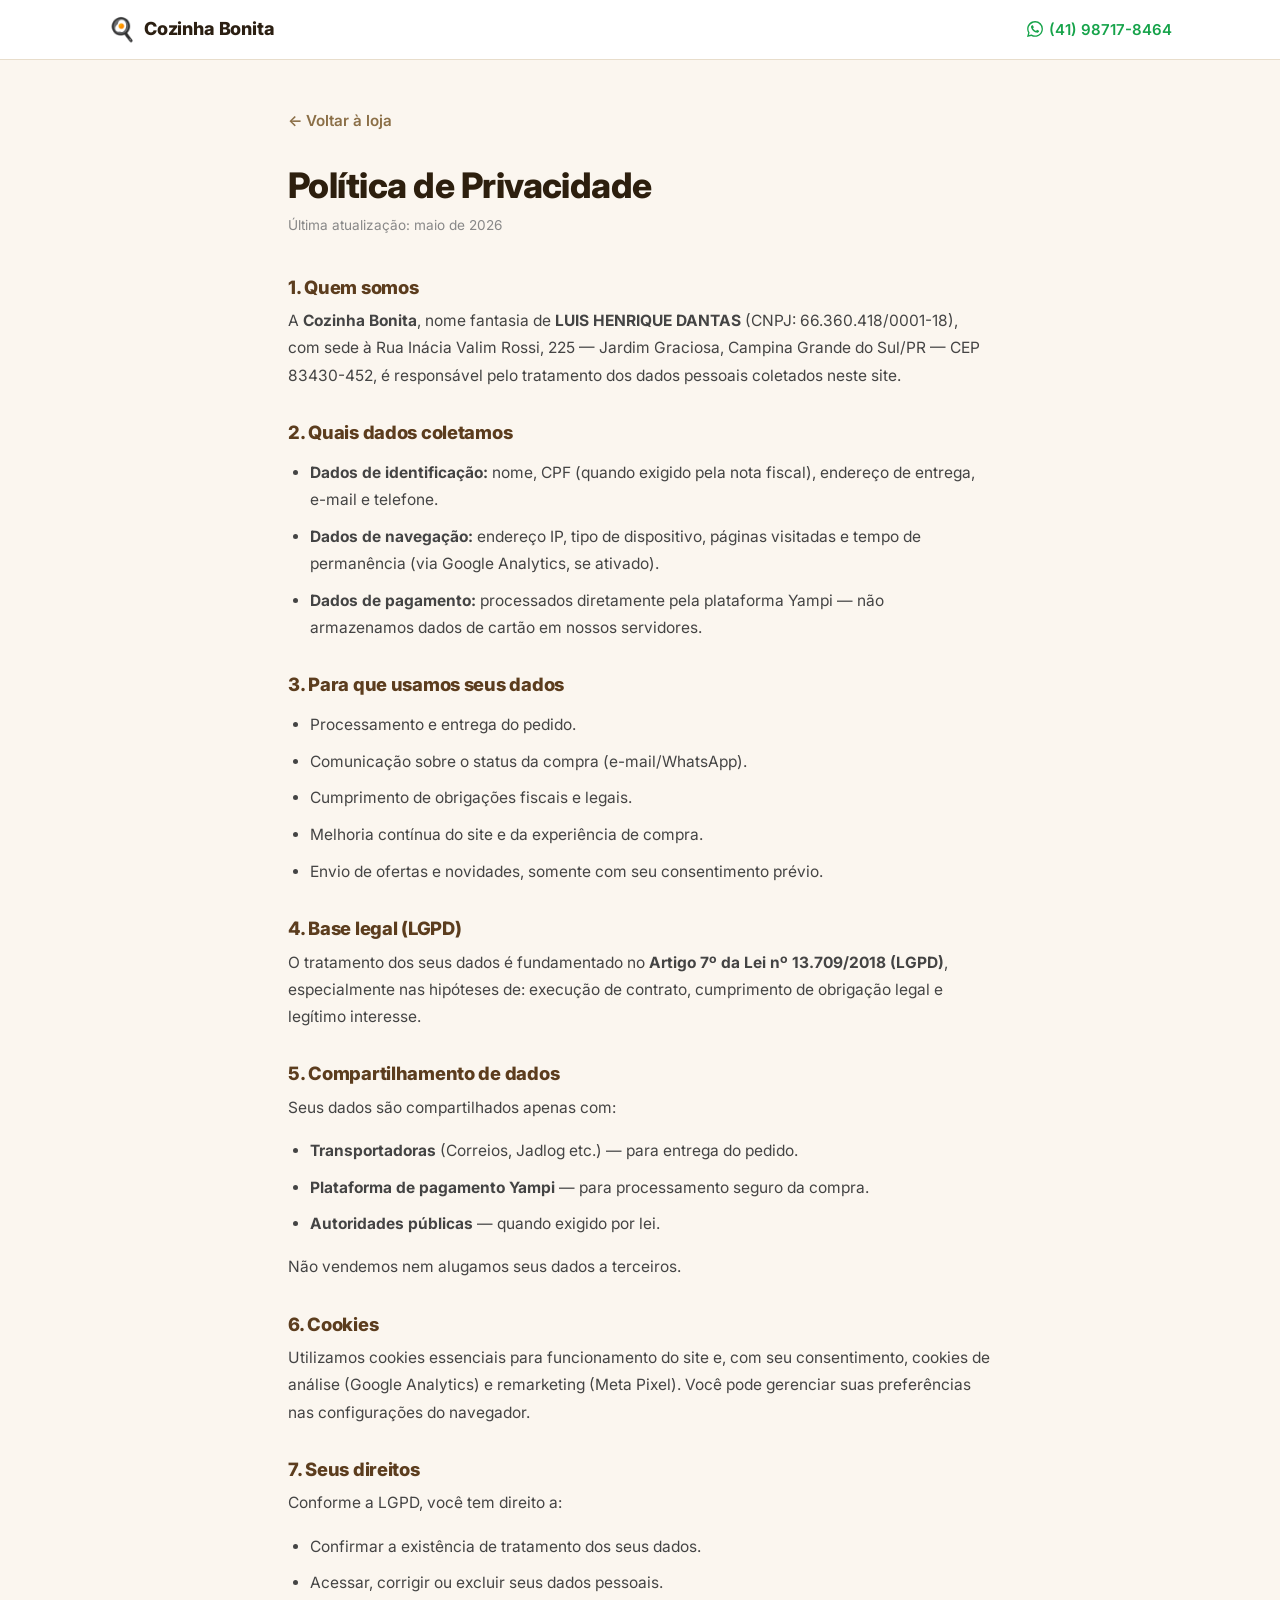
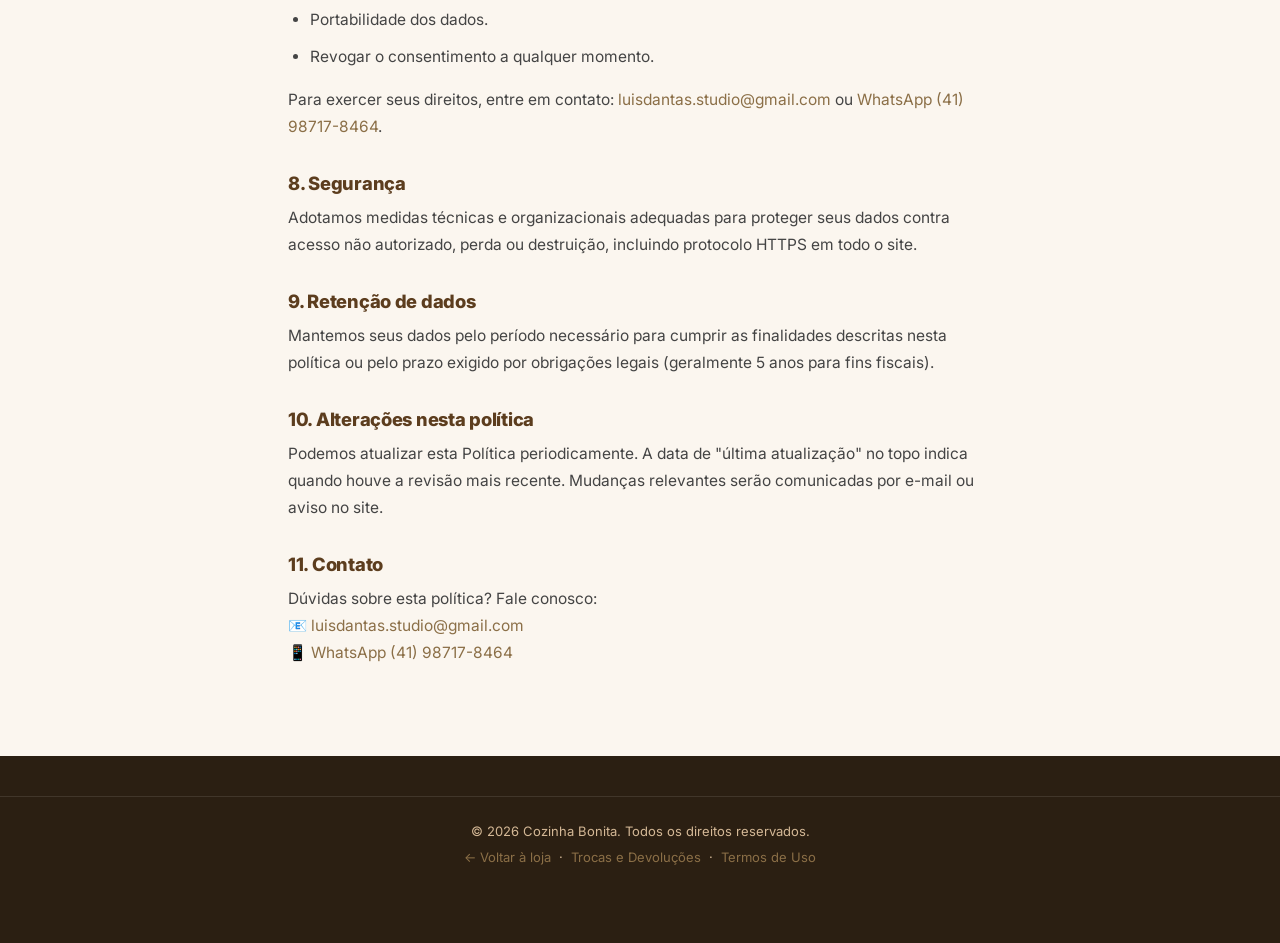
==== politica-de-privacidade.html @ 3485871c "chore: relaunch - remove Dia das Maes, add real business info + policy pages - §A: phone/WhatsApp/em" ====
<!DOCTYPE html>
<html lang="pt-BR">
<head>
  <meta charset="UTF-8" />
  <meta name="viewport" content="width=device-width, initial-scale=1.0, viewport-fit=cover" />
  <meta name="theme-color" content="#8B6F47" />
  <title>Política de Privacidade — Cozinha Bonita</title>
  <meta name="description" content="Política de Privacidade da Cozinha Bonita. Saiba como coletamos, usamos e protegemos seus dados pessoais." />
  <meta name="robots" content="noindex, follow" />
  <link rel="preconnect" href="https://fonts.googleapis.com" />
  <link rel="preconnect" href="https://fonts.gstatic.com" crossorigin />
  <link rel="icon" type="image/svg+xml" href="assets/icones/favicon.svg" />
  <link href="https://fonts.googleapis.com/css2?family=Inter:wght@400;500;600;700;800&display=swap" rel="stylesheet" />
  <link rel="stylesheet" href="css/style.css" />
  <style>
    .policy { padding: 3rem 0 5rem; }
    .policy__back { display: inline-flex; align-items: center; gap: .4rem; color: #8B6F47; font-weight: 600; text-decoration: none; margin-bottom: 2rem; font-size: .95rem; }
    .policy__back:hover { text-decoration: underline; }
    .policy h1 { font-size: clamp(1.6rem, 4vw, 2.2rem); color: #2D1F0E; margin-bottom: .5rem; }
    .policy__date { color: #888; font-size: .85rem; margin-bottom: 2.5rem; display: block; }
    .policy h2 { font-size: 1.15rem; color: #5C3D1E; margin: 2rem 0 .6rem; }
    .policy p, .policy li { line-height: 1.75; color: #444; font-size: .97rem; margin-bottom: .6rem; }
    .policy ul { padding-left: 1.4rem; margin-bottom: 1rem; }
    .policy a { color: #8B6F47; }
  </style>
</head>
<body>
  <header class="header" role="banner">
    <div class="container header__inner">
      <a class="header__brand" href="/" aria-label="Cozinha Bonita — página inicial">
        <span class="header__emoji" aria-hidden="true">🍳</span>
        <span class="header__name">Cozinha Bonita</span>
      </a>
      <div class="header__info">
        <a href="https://wa.me/5541987178464?text=Ol%C3%A1%2C%20vim%20do%20site%2C%20quero%20saber%20mais%20sobre%20o%20jogo%20de%20panelas"
           class="header__whats" target="_blank" rel="noopener" aria-label="Chamar no WhatsApp">
          <svg viewBox="0 0 24 24" width="16" height="16" aria-hidden="true" fill="currentColor"><path d="M20.52 3.48A11.78 11.78 0 0 0 12.05 0C5.5 0 .2 5.3.2 11.85c0 2.09.55 4.13 1.59 5.93L0 24l6.4-1.68a11.84 11.84 0 0 0 5.65 1.44h.01c6.55 0 11.85-5.3 11.85-11.85a11.78 11.78 0 0 0-3.39-8.43zm-8.47 18.22h-.01a9.83 9.83 0 0 1-5.01-1.37l-.36-.21-3.8 1 1.02-3.7-.24-.38a9.83 9.83 0 1 1 18.27-5.19c0 5.44-4.43 9.85-9.87 9.85zm5.4-7.37c-.3-.15-1.76-.87-2.03-.97-.27-.1-.47-.15-.67.15-.2.3-.77.97-.94 1.17-.17.2-.35.22-.65.07-.3-.15-1.25-.46-2.38-1.47-.88-.78-1.47-1.75-1.64-2.05-.17-.3-.02-.46.13-.61.13-.13.3-.35.45-.52.15-.17.2-.3.3-.5.1-.2.05-.37-.02-.52-.07-.15-.67-1.62-.92-2.22-.24-.58-.49-.5-.67-.51l-.57-.01c-.2 0-.52.07-.79.37-.27.3-1.04 1.01-1.04 2.47 0 1.46 1.07 2.87 1.22 3.07.15.2 2.1 3.21 5.09 4.5.71.3 1.27.48 1.7.62.71.22 1.36.2 1.87.12.57-.08 1.76-.72 2.01-1.41.25-.7.25-1.29.17-1.41-.07-.12-.27-.2-.57-.35z"/></svg>
          <span class="header__whats-text">(41) 98717-8464</span>
        </a>
      </div>
    </div>
  </header>

  <main>
    <section class="policy">
      <div class="container" style="max-width:760px">
        <a class="policy__back" href="/">← Voltar à loja</a>
        <h1>Política de Privacidade</h1>
        <span class="policy__date">Última atualização: maio de 2026</span>

        <h2>1. Quem somos</h2>
        <p>A <strong>Cozinha Bonita</strong>, nome fantasia de <strong>LUIS HENRIQUE DANTAS</strong> (CNPJ: 66.360.418/0001-18), com sede à Rua Inácia Valim Rossi, 225 — Jardim Graciosa, Campina Grande do Sul/PR — CEP 83430-452, é responsável pelo tratamento dos dados pessoais coletados neste site.</p>

        <h2>2. Quais dados coletamos</h2>
        <ul>
          <li><strong>Dados de identificação:</strong> nome, CPF (quando exigido pela nota fiscal), endereço de entrega, e-mail e telefone.</li>
          <li><strong>Dados de navegação:</strong> endereço IP, tipo de dispositivo, páginas visitadas e tempo de permanência (via Google Analytics, se ativado).</li>
          <li><strong>Dados de pagamento:</strong> processados diretamente pela plataforma Yampi — não armazenamos dados de cartão em nossos servidores.</li>
        </ul>

        <h2>3. Para que usamos seus dados</h2>
        <ul>
          <li>Processamento e entrega do pedido.</li>
          <li>Comunicação sobre o status da compra (e-mail/WhatsApp).</li>
          <li>Cumprimento de obrigações fiscais e legais.</li>
          <li>Melhoria contínua do site e da experiência de compra.</li>
          <li>Envio de ofertas e novidades, somente com seu consentimento prévio.</li>
        </ul>

        <h2>4. Base legal (LGPD)</h2>
        <p>O tratamento dos seus dados é fundamentado no <strong>Artigo 7º da Lei nº 13.709/2018 (LGPD)</strong>, especialmente nas hipóteses de: execução de contrato, cumprimento de obrigação legal e legítimo interesse.</p>

        <h2>5. Compartilhamento de dados</h2>
        <p>Seus dados são compartilhados apenas com:</p>
        <ul>
          <li><strong>Transportadoras</strong> (Correios, Jadlog etc.) — para entrega do pedido.</li>
          <li><strong>Plataforma de pagamento Yampi</strong> — para processamento seguro da compra.</li>
          <li><strong>Autoridades públicas</strong> — quando exigido por lei.</li>
        </ul>
        <p>Não vendemos nem alugamos seus dados a terceiros.</p>

        <h2>6. Cookies</h2>
        <p>Utilizamos cookies essenciais para funcionamento do site e, com seu consentimento, cookies de análise (Google Analytics) e remarketing (Meta Pixel). Você pode gerenciar suas preferências nas configurações do navegador.</p>

        <h2>7. Seus direitos</h2>
        <p>Conforme a LGPD, você tem direito a:</p>
        <ul>
          <li>Confirmar a existência de tratamento dos seus dados.</li>
          <li>Acessar, corrigir ou excluir seus dados pessoais.</li>
          <li>Portabilidade dos dados.</li>
          <li>Revogar o consentimento a qualquer momento.</li>
        </ul>
        <p>Para exercer seus direitos, entre em contato: <a href="mailto:luisdantas.studio@gmail.com">luisdantas.studio@gmail.com</a> ou <a href="https://wa.me/5541987178464">WhatsApp (41) 98717-8464</a>.</p>

        <h2>8. Segurança</h2>
        <p>Adotamos medidas técnicas e organizacionais adequadas para proteger seus dados contra acesso não autorizado, perda ou destruição, incluindo protocolo HTTPS em todo o site.</p>

        <h2>9. Retenção de dados</h2>
        <p>Mantemos seus dados pelo período necessário para cumprir as finalidades descritas nesta política ou pelo prazo exigido por obrigações legais (geralmente 5 anos para fins fiscais).</p>

        <h2>10. Alterações nesta política</h2>
        <p>Podemos atualizar esta Política periodicamente. A data de "última atualização" no topo indica quando houve a revisão mais recente. Mudanças relevantes serão comunicadas por e-mail ou aviso no site.</p>

        <h2>11. Contato</h2>
        <p>Dúvidas sobre esta política? Fale conosco:<br />
          📧 <a href="mailto:luisdantas.studio@gmail.com">luisdantas.studio@gmail.com</a><br />
          📱 <a href="https://wa.me/5541987178464">WhatsApp (41) 98717-8464</a>
        </p>
      </div>
    </section>
  </main>

  <footer class="footer" role="contentinfo">
    <div class="footer__bottom" style="text-align:center;padding:1.5rem 1rem">
      <p>© 2026 Cozinha Bonita. Todos os direitos reservados.</p>
      <p style="margin-top:.4rem"><a href="/" style="color:#8B6F47">← Voltar à loja</a> &nbsp;·&nbsp; <a href="/politica-de-trocas.html" style="color:#8B6F47">Trocas e Devoluções</a> &nbsp;·&nbsp; <a href="/termos-de-uso.html" style="color:#8B6F47">Termos de Uso</a></p>
    </div>
  </footer>
</body>
</html>
---- css/style.css ----
/* ============================================================
   Cozinha Bonita — OPP Jogo de Panelas Dia das Mães 2026
   Mobile-first · Paleta cappuccino · CTAs em laranja/vermelho
============================================================ */

/* ---------- Tokens ---------- */
:root {
  --cream-50:  #FBF6EF;
  --cream-100: #F5E6D3;
  --cream-200: #E8D5BA;
  --cream-300: #D4B896;
  --cappuccino-500: #8B6F47;
  --cappuccino-600: #6E5636;
  --cappuccino-700: #4E3D26;
  --coffee-900: #2B1F12;

  --red-600:    #DC2626;
  --red-700:    #B91C1C;
  --orange-500: #F59E0B;
  --orange-600: #D97706;
  --green-500:  #22C55E;
  --green-600:  #16A34A;

  --white:  #FFFFFF;
  --ink:    #1A1410;
  --ink-2:  #4B3F33;
  --ink-3:  #7B6B5A;
  --line:   #E8DDCB;

  --radius-sm: 8px;
  --radius:    14px;
  --radius-lg: 22px;
  --shadow-sm: 0 2px 6px rgba(46, 30, 12, 0.06);
  --shadow:    0 10px 30px rgba(46, 30, 12, 0.10);
  --shadow-lg: 0 20px 50px rgba(46, 30, 12, 0.15);

  --container: 1120px;
  --gap: clamp(16px, 3vw, 28px);

  --fs-xs:  0.8125rem;
  --fs-sm:  0.9375rem;
  --fs-md:  1rem;
  --fs-lg:  1.125rem;
  --fs-xl:  1.375rem;
  --fs-2xl: 1.75rem;
  --fs-3xl: 2.25rem;
  --fs-4xl: 2.75rem;

  --font: 'Inter', system-ui, -apple-system, 'Segoe UI', Roboto, 'Helvetica Neue', Arial, sans-serif;
}

/* ---------- Reset ---------- */
*,
*::before,
*::after { box-sizing: border-box; }

html { -webkit-text-size-adjust: 100%; scroll-behavior: smooth; }

body {
  margin: 0;
  background: var(--cream-50);
  color: var(--ink);
  font-family: var(--font);
  font-size: var(--fs-md);
  line-height: 1.55;
  -webkit-font-smoothing: antialiased;
  -moz-osx-font-smoothing: grayscale;
  overflow-x: hidden;
}

img,
svg,
video { display: block; max-width: 100%; height: auto; }

button,
input,
select,
textarea { font: inherit; color: inherit; }

a { color: var(--cappuccino-600); text-decoration: none; }
a:hover { color: var(--red-600); }

h1, h2, h3, h4 { font-weight: 800; color: var(--coffee-900); line-height: 1.2; margin: 0 0 0.5em; letter-spacing: -0.015em; }
h1 { font-size: var(--fs-3xl); }
h2 { font-size: var(--fs-2xl); }
h3 { font-size: var(--fs-lg); }
p  { margin: 0 0 1em; }

:focus-visible {
  outline: 3px solid var(--orange-500);
  outline-offset: 3px;
  border-radius: 4px;
}

/* ---------- Utilities ---------- */
.container {
  width: 100%;
  max-width: var(--container);
  margin-inline: auto;
  padding-inline: var(--gap);
}

.section-title {
  text-align: center;
  font-size: clamp(1.5rem, 4vw, 2.25rem);
  margin-bottom: 0.4em;
}
.section-sub {
  text-align: center;
  color: var(--ink-2);
  max-width: 640px;
  margin: 0 auto 2rem;
  font-size: var(--fs-md);
}

/* ---------- Buttons ---------- */
.btn {
  --btn-bg: var(--cappuccino-600);
  --btn-fg: var(--white);
  display: inline-flex;
  align-items: center;
  justify-content: center;
  gap: 0.5em;
  padding: 14px 22px;
  border: 0;
  border-radius: 999px;
  background: var(--btn-bg);
  color: var(--btn-fg);
  font-weight: 700;
  font-size: var(--fs-md);
  text-align: center;
  cursor: pointer;
  transition: transform 0.15s ease, box-shadow 0.2s ease, background 0.2s ease;
  box-shadow: var(--shadow-sm);
  text-decoration: none;
  line-height: 1.2;
}
.btn:hover { transform: translateY(-2px); box-shadow: var(--shadow); }
.btn:active { transform: translateY(0); }

.btn--primary {
  --btn-bg: linear-gradient(135deg, var(--red-600) 0%, var(--orange-500) 100%);
  --btn-fg: var(--white);
  background: var(--btn-bg);
  box-shadow: 0 10px 24px rgba(220, 38, 38, 0.30);
}
.btn--primary:hover { box-shadow: 0 14px 32px rgba(220, 38, 38, 0.40); color: var(--white); }

.btn--ghost {
  --btn-bg: var(--white);
  --btn-fg: var(--cappuccino-700);
  border: 1px solid var(--cream-200);
}

.btn--xl {
  padding: 18px 28px;
  font-size: var(--fs-lg);
  width: 100%;
  max-width: 520px;
}

/* ============================================================
   HEADER
============================================================ */
.header {
  background: var(--white);
  border-bottom: 1px solid var(--line);
  position: sticky; top: 0; z-index: 40;
}
.header__inner {
  display: flex;
  align-items: center;
  justify-content: space-between;
  gap: 12px;
  padding-block: 12px;
}
.header__brand {
  display: inline-flex;
  align-items: center;
  gap: 8px;
  font-weight: 800;
  color: var(--coffee-900);
}
.header__emoji { font-size: 1.4em; }
.header__name  { font-size: var(--fs-lg); letter-spacing: -0.01em; }

.header__info {
  display: none;
  align-items: center;
  gap: 14px;
}
.header__whats {
  display: inline-flex; align-items: center; gap: 6px;
  color: var(--green-600); font-weight: 600; font-size: var(--fs-sm);
}
.header__whats:hover { color: var(--green-500); }
.header__badge {
  font-size: var(--fs-xs);
  background: var(--cream-100);
  color: var(--cappuccino-700);
  padding: 6px 12px;
  border-radius: 999px;
}

.header__stripe {
  background: linear-gradient(135deg, var(--cappuccino-700), var(--cappuccino-500));
  color: var(--white);
  font-size: var(--fs-xs);
  font-weight: 600;
  text-align: center;
  padding: 8px 16px;
  letter-spacing: 0.02em;
}

/* ============================================================
   HERO
============================================================ */
.hero {
  padding: 24px 0 40px;
  background:
    radial-gradient(ellipse at top right, var(--cream-200), transparent 60%),
    radial-gradient(ellipse at bottom left, var(--cream-100), transparent 55%),
    var(--cream-50);
}
.hero__header {
  text-align: left;
  margin-bottom: 22px;
}
.hero__header .hero__title { margin-bottom: 8px; }
.hero__model {
  margin: 0;
  font-size: var(--fs-sm);
  color: var(--ink-2);
  letter-spacing: 0.01em;
}
.hero__model strong { color: var(--coffee-900); font-weight: 700; }

.hero__grid {
  display: grid;
  grid-template-columns: 1fr;
  gap: 16px;
  align-items: start;
}
.hero__media {
  position: relative;
  border-radius: var(--radius-lg);
  overflow: hidden;
  background: var(--white);
  box-shadow: var(--shadow-lg);
  aspect-ratio: 1 / 1;
}
.hero__media img {
  width: 100%; height: 100%; object-fit: cover;
}

/* ---------- Hero Carousel ---------- */
.carousel { position: relative; width: 100%; height: 100%; }
.carousel__track {
  display: flex;
  width: 100%; height: 100%;
  overflow-x: auto;
  scroll-snap-type: x mandatory;
  scroll-behavior: smooth;
  scrollbar-width: none;
  -ms-overflow-style: none;
}
.carousel__track::-webkit-scrollbar { display: none; }
.carousel__slide {
  flex: 0 0 100%;
  width: 100%; height: 100%;
  scroll-snap-align: center;
  scroll-snap-stop: always;
  position: relative;
  background: var(--white);
}
/* Fotos do produto (1200×1200): cover preenche o quadrado perfeitamente */
.carousel__slide img,
.carousel__slide video {
  width: 100%; height: 100%; object-fit: cover; display: block;
}
/* Slide de variação (800×533 landscape): contain para não cortar */
[data-variation-target] {
  object-fit: contain;
  background: var(--white);
}
.carousel__arrow {
  position: absolute; top: 50%; transform: translateY(-50%);
  width: 40px; height: 40px;
  border: 0; border-radius: 50%;
  background: rgba(255,255,255,0.92);
  color: var(--coffee-900);
  font-size: 1.6rem; font-weight: 700; line-height: 1;
  cursor: pointer;
  box-shadow: var(--shadow);
  display: grid; place-items: center;
  transition: background 0.2s ease, transform 0.15s ease;
  z-index: 2;
}
.carousel__arrow:hover { background: var(--white); transform: translateY(-50%) scale(1.06); }
.carousel__arrow--prev { left: 10px; }
.carousel__arrow--next { right: 10px; }
.carousel__dots {
  position: absolute; bottom: 12px; left: 0; right: 0;
  display: flex; justify-content: center; gap: 6px;
  z-index: 2;
}
/* Cursor de zoom nos slides clicáveis */
.carousel__slide { cursor: zoom-in; }

/* Botão de áudio dentro dos slides de vídeo */
.carousel__sound-btn {
  position: absolute;
  bottom: 52px; left: 50%; transform: translateX(-50%);
  background: rgba(255,255,255,0.92);
  color: var(--coffee-900);
  border: 0;
  padding: 8px 14px;
  border-radius: 999px;
  font-weight: 700;
  font-size: var(--fs-xs);
  cursor: pointer;
  display: inline-flex; align-items: center; gap: 6px;
  white-space: nowrap;
  z-index: 3;
  box-shadow: var(--shadow);
  transition: background 0.2s ease, transform 0.15s ease;
}
.carousel__sound-btn:hover {
  background: var(--white);
  transform: translateX(-50%) scale(1.04);
}
.carousel__sound-btn[aria-pressed="true"] {
  background: var(--coffee-900);
  color: var(--white);
}

.carousel__dot {
  width: 8px; height: 8px;
  border-radius: 50%;
  border: 0;
  background: rgba(255,255,255,0.55);
  cursor: pointer;
  padding: 0;
  transition: background 0.2s ease, transform 0.2s ease;
}
.carousel__dot[aria-selected="true"] {
  background: var(--white);
  transform: scale(1.35);
}

.hero__eyebrow {
  display: inline-block;
  background: var(--white);
  border: 1px solid var(--orange-500);
  color: var(--orange-600);
  font-weight: 800;
  font-size: var(--fs-xs);
  padding: 6px 14px;
  border-radius: 999px;
  margin-bottom: 14px;
  letter-spacing: 0.10em;
  text-transform: uppercase;
}
.hero__title {
  font-size: clamp(1.75rem, 6vw, 3rem);
  line-height: 1.1;
  margin-bottom: 14px;
}
.hero__title span { color: var(--cappuccino-600); display: block; }

.hero__sub {
  font-size: var(--fs-lg);
  color: var(--ink-2);
  margin-bottom: 20px;
}

.hero__bullets {
  list-style: none;
  padding: 0; margin: 0 0 22px;
  display: grid; gap: 8px;
}
.hero__bullets li {
  background: var(--white);
  border: 1px solid var(--cream-200);
  border-radius: var(--radius-sm);
  padding: 10px 14px;
  font-size: var(--fs-sm);
}

/* ---------- Variations (color picker) ---------- */
.variations {
  margin: 4px 0 24px;
  padding: 16px;
  background: var(--white);
  border: 1px solid var(--cream-200);
  border-radius: var(--radius);
  box-shadow: var(--shadow-sm);
}
.variations__label {
  display: flex; align-items: center; gap: 8px;
  font-size: var(--fs-sm);
  font-weight: 800;
  color: var(--coffee-900);
  margin: 0 0 14px;
  letter-spacing: 0.01em;
}
.variations__label::before {
  content: '🎨';
  font-size: 1.1em;
  line-height: 1;
}
.variations__grid {
  display: grid;
  grid-template-columns: repeat(2, 1fr);
  gap: 10px;
}
@media (min-width: 480px) {
  .variations__grid { grid-template-columns: repeat(4, 1fr); }
}
.variations__note {
  font-size: .78rem;
  color: #999;
  margin-top: .5rem;
  line-height: 1.4;
}

.variation {
  position: relative;
  background: var(--cream-50);
  border: 2px solid transparent;
  border-radius: var(--radius);
  padding: 14px 8px 12px;
  cursor: pointer;
  display: flex; flex-direction: column; align-items: center; gap: 10px;
  transition: background 0.2s ease, border-color 0.2s ease,
              transform 0.18s ease, box-shadow 0.25s ease;
  text-align: center;
  font-family: inherit;
  font: inherit;
  -webkit-tap-highlight-color: transparent;
  outline: none;
}
.variation:hover {
  background: var(--white);
  border-color: var(--cream-300);
  transform: translateY(-2px);
  box-shadow: var(--shadow);
}
.variation:focus-visible {
  border-color: var(--cappuccino-600);
  box-shadow: 0 0 0 3px rgba(139, 111, 71, 0.30);
}
.variation[aria-checked="true"] {
  background: var(--white);
  border-color: var(--cappuccino-600);
  box-shadow: 0 0 0 3px rgba(139, 111, 71, 0.18), var(--shadow);
}
.variation[aria-checked="true"]::after {
  content: '✓';
  position: absolute;
  top: -8px; right: -8px;
  width: 24px; height: 24px;
  border-radius: 50%;
  background: var(--cappuccino-600);
  color: var(--white);
  font-size: 0.85rem;
  font-weight: 900;
  display: grid; place-items: center;
  box-shadow: var(--shadow-sm);
  animation: variation-check 0.25s ease-out;
}
@keyframes variation-check {
  from { transform: scale(0);   opacity: 0; }
  to   { transform: scale(1);   opacity: 1; }
}

.variation__thumb {
  width: 100%;
  aspect-ratio: 3 / 2;
  object-fit: cover;
  border-radius: var(--radius-sm);
  display: block;
  flex-shrink: 0;
  box-shadow: 0 2px 6px rgba(46, 30, 12, 0.12);
  transition: transform 0.18s ease;
}
.variation:hover .variation__thumb  { transform: scale(1.04); }
.variation[aria-checked="true"] .variation__thumb {
  box-shadow: 0 0 0 2px var(--cappuccino-600), 0 4px 10px rgba(46, 30, 12, 0.18);
}

.variation__name {
  font-size: 0.78rem;
  font-weight: 700;
  color: var(--ink-2);
  letter-spacing: 0.01em;
  line-height: 1.2;
}
.variation[aria-checked="true"] .variation__name { color: var(--cappuccino-700); font-weight: 800; }

.hero__price {
  display: flex; flex-wrap: wrap; align-items: baseline; gap: 12px;
  margin-bottom: 18px;
}
.hero__price-old { color: var(--ink-3); font-size: var(--fs-sm); }
.hero__price-now { font-size: var(--fs-xl); color: var(--coffee-900); }
.hero__price-now strong { font-size: clamp(1.9rem, 5vw, 2.75rem); color: var(--red-600); }
.hero__price-tag {
  font-size: var(--fs-xs); font-weight: 600;
  background: var(--cream-100); color: var(--cappuccino-700);
  padding: 4px 10px; border-radius: 999px;
}

.hero__trust {
  margin-top: 16px;
  color: var(--ink-2);
  font-size: var(--fs-sm);
  display: flex; align-items: center; gap: 10px;
}
.hero__trust span:first-child { font-size: 1.1em; }

/* ============================================================
   PROOF
============================================================ */
.proof { padding: 18px 0; background: var(--white); border-block: 1px solid var(--line); }
.proof__inner {
  display: grid;
  grid-template-columns: repeat(2, 1fr);
  gap: 14px;
  text-align: center;
}
.proof__item {
  display: flex; flex-direction: column; gap: 2px;
  padding: 8px;
}
.proof__item strong {
  font-size: var(--fs-xl);
  font-weight: 800;
  color: var(--cappuccino-700);
}
.proof__item span { font-size: var(--fs-xs); color: var(--ink-3); }

/* ============================================================
   GALERIA
============================================================ */
.gallery { padding: 56px 0; }
.gallery__grid {
  display: grid;
  gap: 14px;
  grid-template-columns: 1fr 1fr;
}
.gallery__item {
  margin: 0;
  background: var(--white);
  border-radius: var(--radius);
  overflow: hidden;
  box-shadow: var(--shadow-sm);
  transition: transform 0.2s ease, box-shadow 0.2s ease;
}
.gallery__item:hover { transform: translateY(-3px); box-shadow: var(--shadow); }
.gallery__item--wide { grid-column: 1 / -1; }
.gallery__item img {
  width: 100%;
  display: block;
  object-fit: contain;
  background: var(--white);
}

/* ============================================================
   BENEFITS
============================================================ */
.benefits {
  padding: 56px 0;
  background: linear-gradient(180deg, var(--cream-50) 0%, var(--white) 100%);
}
.benefits__grid {
  display: grid;
  gap: 16px;
  grid-template-columns: 1fr;
}
.benefit {
  background: var(--white);
  border: 1px solid var(--line);
  border-radius: var(--radius);
  padding: 22px;
  box-shadow: var(--shadow-sm);
}
.benefit__icon {
  width: 52px; height: 52px;
  display: grid; place-items: center;
  background: var(--cream-100);
  border-radius: 14px;
  font-size: 1.75rem;
  margin-bottom: 14px;
}
.benefit h3 { margin-bottom: 6px; }
.benefit p  { color: var(--ink-2); margin: 0; font-size: var(--fs-sm); }

/* ============================================================
   WHATS INSIDE
============================================================ */
.whatsinside {
  padding: 56px 0;
  background: var(--cream-100);
}
.whatsinside__list {
  list-style: none;
  padding: 0; margin: 0 auto 1.25rem;
  max-width: 720px;
  display: grid;
  gap: 10px;
}
.whatsinside__list li {
  background: var(--white);
  border-radius: var(--radius-sm);
  padding: 12px 16px;
  display: flex;
  align-items: center;
  gap: 12px;
  font-size: var(--fs-sm);
  box-shadow: var(--shadow-sm);
}
.whatsinside__num {
  min-width: 32px; height: 32px;
  display: grid; place-items: center;
  background: var(--cappuccino-600);
  color: var(--white);
  font-weight: 800;
  font-size: var(--fs-xs);
  border-radius: 8px;
  flex-shrink: 0;
}
.whatsinside__body {
  display: flex; flex-direction: column; gap: 2px;
  min-width: 0;
}
.whatsinside__body strong { color: var(--coffee-900); font-weight: 700; }
.whatsinside__specs {
  font-size: var(--fs-xs);
  color: var(--cappuccino-700);
  font-variant-numeric: tabular-nums;
  letter-spacing: 0.01em;
}

/* ---------- Kit Video (autoplay muted, click → fullscreen) ---------- */
.kit-video {
  margin: 28px auto 0;
  max-width: 260px;
  width: 70%;
  position: relative;
  border-radius: var(--radius);
  overflow: hidden;
  aspect-ratio: 9 / 16;
  box-shadow: var(--shadow-lg);
  background: var(--coffee-900);
}
.kit-video__el {
  width: 100%; height: 100%; object-fit: cover; display: block;
  pointer-events: none;
}
.kit-video__cta {
  position: absolute;
  bottom: 14px; left: 50%; transform: translateX(-50%);
  background: rgba(255, 255, 255, 0.95);
  color: var(--coffee-900);
  border: 0;
  padding: 9px 16px;
  border-radius: 999px;
  font-weight: 700;
  font-size: var(--fs-xs);
  cursor: pointer;
  box-shadow: var(--shadow);
  display: inline-flex; align-items: center; gap: 6px;
  white-space: nowrap;
  transition: transform 0.15s ease, background 0.2s ease, color 0.2s ease;
}
.kit-video__cta:hover { background: var(--white); transform: translateX(-50%) scale(1.04); }
.kit-video__cta[aria-pressed="true"] {
  background: var(--coffee-900);
  color: var(--white);
}
.kit-video__cta[aria-pressed="true"]:hover { background: var(--cappuccino-700); }

/* ============================================================
   TESTIMONIALS — stories carousel (9:16)
============================================================ */
.testimonials { padding: 56px 0 40px; background: var(--white); overflow: hidden; }
.testimonials .container { padding-bottom: 0; }

.testi-track {
  display: flex;
  gap: 12px;
  overflow-x: auto;
  scroll-snap-type: x mandatory;
  -webkit-overflow-scrolling: touch;
  padding: 8px var(--gap) 28px;
  scrollbar-width: none;
}
.testi-track::-webkit-scrollbar { display: none; }

/* Card: 9:16 portrait, image fills everything */
.testi-card {
  flex: 0 0 58vw;
  max-width: 240px;
  aspect-ratio: 9 / 16;
  scroll-snap-align: start;
  border-radius: var(--radius);
  box-shadow: 0 4px 18px rgba(46,30,12,0.18);
  overflow: hidden;
  position: relative;
  cursor: pointer;
  background: var(--ink-1);
  flex-shrink: 0;
}

/* Full-bleed image */
.testi-card__img-wrap {
  position: absolute;
  inset: 0;
  overflow: hidden;
}
.testi-card__img-wrap img {
  width: 100%;
  height: 100%;
  object-fit: cover;
  display: block;
  transition: transform 0.32s ease;
}
.testi-card:hover .testi-card__img-wrap img { transform: scale(1.04); }

/* Bottom gradient overlay */
.testi-card__overlay {
  position: absolute;
  bottom: 0; left: 0; right: 0;
  background: linear-gradient(
    to bottom,
    transparent 0%,
    rgba(15,10,5,0.55) 30%,
    rgba(15,10,5,0.88) 100%
  );
  padding: 52px 14px 16px;
  color: #fff;
}

.testi-card__stars { font-size: 12px; margin-bottom: 6px; line-height: 1; }
.testi-card__preview {
  font-size: 12px;
  line-height: 1.45;
  color: rgba(255,255,255,0.88);
  margin-bottom: 12px;
  display: -webkit-box;
  -webkit-line-clamp: 2;
  -webkit-box-orient: vertical;
  overflow: hidden;
}
.testi-card__author {
  font-size: 11px;
  color: rgba(255,255,255,0.6);
  margin-bottom: 12px;
}
.testi-card__more {
  display: inline-block;
  background: rgba(255,255,255,0.15);
  border: 1px solid rgba(255,255,255,0.4);
  color: #fff;
  font-size: 11px;
  font-weight: 600;
  padding: 5px 14px;
  border-radius: 100px;
  cursor: pointer;
  letter-spacing: 0.04em;
  transition: background 0.18s;
  backdrop-filter: blur(6px);
  -webkit-backdrop-filter: blur(6px);
}
.testi-card__more:hover { background: rgba(255,255,255,0.28); }

/* Multi-image badge (1/3) */
.testi-card__img-count {
  position: absolute;
  top: 12px; right: 12px;
  background: rgba(0,0,0,0.48);
  color: #fff;
  font-size: 11px;
  font-weight: 600;
  padding: 2px 8px;
  border-radius: 100px;
  pointer-events: none;
  letter-spacing: 0.03em;
  backdrop-filter: blur(4px);
  -webkit-backdrop-filter: blur(4px);
}

/* No-image cards: warm cream background + big quote mark */
.testi-card--no-img {
  background: var(--cream-50);
  border: 1px solid var(--line);
}
.testi-card--no-img::before {
  content: '"';
  position: absolute;
  top: 14px; left: 16px;
  font-size: 5rem;
  color: var(--cream-200);
  line-height: 1;
  font-family: Georgia, serif;
  pointer-events: none;
}
.testi-card--no-img .testi-card__overlay {
  background: linear-gradient(
    to bottom,
    transparent 0%,
    rgba(250,245,235,0.6) 25%,
    rgba(250,245,235,0.97) 60%
  );
  padding-top: 64px;
}
.testi-card--no-img .testi-card__stars  { color: var(--ink-1); }
.testi-card--no-img .testi-card__preview { color: var(--ink-2); }
.testi-card--no-img .testi-card__author  { color: var(--ink-3); }
.testi-card--no-img .testi-card__more {
  background: var(--cappuccino);
  border-color: var(--cappuccino);
}

/* ── TESTIMONIAL MODAL ── */
.testi-modal {
  position: fixed;
  inset: 0;
  background: rgba(0,0,0,0.80);
  z-index: 2000;
  display: flex;
  align-items: flex-end;
  justify-content: center;
  padding: 0;
}
.testi-modal[hidden] { display: none; }

/* Sheet: flex column, fixed height. Topbar floats, scroll area scrolls. */
.testi-modal__sheet {
  background: var(--white);
  border-radius: 18px 18px 0 0;
  width: 100%;
  max-width: 440px;
  max-height: 92dvh;
  display: flex;
  flex-direction: column;
  overflow: hidden;
}

/* Topbar: handle + close btn, floats over image via negative margin */
.testi-modal__topbar {
  flex-shrink: 0;
  height: 50px;
  display: flex;
  align-items: center;
  justify-content: space-between;
  padding: 0 14px;
  margin-bottom: -50px;   /* pulls scroll area up — topbar overlays image */
  position: relative;
  z-index: 10;
  pointer-events: none;   /* pass clicks through to image */
}

.testi-modal__handle {
  width: 40px; height: 4px;
  background: rgba(255,255,255,0.55);
  border-radius: 2px;
}

/* Close btn re-enables pointer events inside the pointer-events:none topbar */
.testi-modal__close {
  pointer-events: auto;
  background: rgba(0,0,0,0.45);
  border: none;
  width: 32px; height: 32px;
  border-radius: 50%;
  font-size: 14px;
  cursor: pointer;
  display: flex;
  align-items: center;
  justify-content: center;
  color: #fff;
  backdrop-filter: blur(5px);
  -webkit-backdrop-filter: blur(5px);
  flex-shrink: 0;
}
.testi-modal__close:hover { background: rgba(0,0,0,0.68); }

/* Scroll area: image + text scroll together, topbar stays above */
.testi-modal__scroll {
  flex: 1;
  overflow-y: auto;
  -webkit-overflow-scrolling: touch;
  min-height: 0; /* flex fix: allows shrinking */
}

/* Full 9:16 portrait — no height cap */
.testi-modal__img-area {
  width: 100%;
  position: relative;
  overflow: hidden;
  background: var(--ink-1);
}
.testi-modal__img-area.is-empty { display: none; }

.testi-modal__img-area img {
  width: 100%;
  aspect-ratio: 9 / 16;
  object-fit: cover;
  display: block;
}

/* Prev/next nav */
.testi-modal__nav {
  position: absolute;
  top: 50%; transform: translateY(-50%);
  background: rgba(0,0,0,0.42);
  color: #fff;
  border: none;
  width: 36px; height: 36px;
  border-radius: 50%;
  font-size: 22px;
  cursor: pointer;
  display: flex;
  align-items: center;
  justify-content: center;
  transition: background 0.16s;
}
.testi-modal__nav:hover { background: rgba(0,0,0,0.65); }
.testi-modal__nav--prev { left: 10px; }
.testi-modal__nav--next { right: 10px; }

.testi-modal__dots {
  position: absolute;
  bottom: 10px; left: 50%; transform: translateX(-50%);
  display: flex; gap: 5px;
  pointer-events: none;
}
.testi-modal__dot {
  width: 6px; height: 6px;
  border-radius: 50%;
  background: rgba(255,255,255,0.45);
  transition: background 0.2s;
}
.testi-modal__dot.is-active { background: #fff; }

/* Text body */
.testi-modal__body { padding: 18px 22px 32px; }
/* No-image: top space clears the topbar that floats over */
.testi-modal__img-area.is-empty + .testi-modal__body {
  padding-top: 58px;
}
.testi-modal__stars { font-size: 20px; margin-bottom: 12px; }
.testi-modal__text {
  font-size: var(--fs-sm);
  line-height: 1.65;
  color: var(--ink-2);
  margin-bottom: 16px;
}
.testi-modal__footer { font-size: var(--fs-xs); color: var(--ink-3); }

/* Desktop: centered portrait dialog */
@media (min-width: 600px) {
  .testi-modal { align-items: center; padding: 24px; }
  .testi-modal__sheet { border-radius: 16px; max-width: 380px; }
  .testi-modal__handle { display: none; }
}

/* ============================================================
   OFFER
============================================================ */
.offer {
  padding: 56px 0;
  background:
    radial-gradient(ellipse at top, rgba(220, 38, 38, 0.08), transparent 60%),
    var(--cream-50);
}
.offer__box {
  max-width: 640px;
  margin-inline: auto;
  background: var(--white);
  border: 2px solid var(--cream-200);
  border-radius: var(--radius-lg);
  padding: 28px 22px;
  text-align: center;
  box-shadow: var(--shadow);
}
.offer__flag {
  display: inline-block;
  background: var(--red-600);
  color: var(--white);
  padding: 8px 16px;
  border-radius: 999px;
  font-size: var(--fs-xs);
  font-weight: 700;
  letter-spacing: 0.02em;
  margin-bottom: 18px;
}

.countdown {
  display: flex; justify-content: center; gap: 10px; margin-bottom: 18px;
}
.countdown__item {
  background: var(--cappuccino-700);
  color: var(--white);
  border-radius: var(--radius-sm);
  padding: 10px 6px;
  min-width: 64px;
  display: flex; flex-direction: column; align-items: center;
}
.countdown__item strong {
  font-size: 1.5rem;
  font-weight: 800;
  color: var(--white);
  font-variant-numeric: tabular-nums;
}
.countdown__item span {
  font-size: 0.7rem;
  letter-spacing: 0.08em;
  text-transform: uppercase;
  opacity: 0.8;
}

.offer__title {
  font-size: var(--fs-lg);
  color: var(--ink-2);
  margin-bottom: 18px;
  display: flex; flex-wrap: wrap; justify-content: center; align-items: baseline; gap: 10px;
}
.offer__price-old { color: var(--ink-3); font-size: var(--fs-sm); }
.offer__price-now strong {
  font-size: clamp(2.25rem, 7vw, 3rem);
  color: var(--red-600);
  font-weight: 800;
}

.offer__perks {
  list-style: none;
  padding: 0; margin: 0 0 20px;
  text-align: left;
  display: grid; gap: 8px;
  background: var(--cream-50);
  border-radius: var(--radius);
  padding: 16px;
}
.offer__perks li { font-size: var(--fs-sm); color: var(--ink-2); }
.offer__perks strong { color: var(--coffee-900); }

/* Shipping calc */
.shipping { margin-bottom: 18px; text-align: left; }
.shipping label {
  display: block;
  font-size: var(--fs-sm);
  font-weight: 600;
  margin-bottom: 6px;
  color: var(--cappuccino-700);
}
.shipping__row {
  display: flex; gap: 8px;
}
.shipping input {
  flex: 1;
  padding: 12px 14px;
  border: 1px solid var(--cream-200);
  border-radius: 999px;
  background: var(--white);
  font-size: var(--fs-md);
  letter-spacing: 0.02em;
}
.shipping input:focus-visible {
  border-color: var(--cappuccino-500);
  outline: none;
  box-shadow: 0 0 0 3px rgba(139, 111, 71, 0.18);
}
.shipping__result {
  min-height: 1.25em;
  margin: 8px 0 0;
  font-size: var(--fs-sm);
  color: var(--cappuccino-700);
  font-weight: 600;
}
.shipping__result[data-state="error"] { color: var(--red-600); }
.shipping__old {
  color: var(--ink-3);
  font-weight: 500;
  margin-right: 4px;
}
.shipping__new {
  color: var(--green-600);
  font-weight: 800;
  font-size: var(--fs-md);
}
.shipping__symbolic {
  display: inline-block;
  background: var(--green-500);
  color: var(--white);
  font-size: 0.7rem;
  font-weight: 700;
  padding: 3px 9px;
  border-radius: 999px;
  letter-spacing: 0.02em;
  margin-left: 2px;
  vertical-align: middle;
}

.offer__cta { margin-top: 8px; }
.offer__seals {
  margin-top: 14px;
  font-size: var(--fs-xs);
  color: var(--ink-3);
}
.offer__seals img { margin: 0 auto; opacity: 0.85; }

/* ============================================================
   FAQ
============================================================ */
.faq { padding: 56px 0; background: var(--white); }
.faq__list {
  max-width: 760px;
  margin: 0 auto 28px;
  display: grid; gap: 10px;
}
.faq__item {
  background: var(--cream-50);
  border: 1px solid var(--line);
  border-radius: var(--radius);
  overflow: hidden;
  transition: box-shadow 0.2s ease;
}
.faq__item[open] { box-shadow: var(--shadow-sm); background: var(--white); }
.faq__item summary {
  cursor: pointer;
  padding: 16px 20px;
  font-weight: 600;
  color: var(--coffee-900);
  display: flex;
  align-items: center;
  justify-content: space-between;
  gap: 12px;
  list-style: none;
  font-size: var(--fs-sm);
}
.faq__item summary::-webkit-details-marker { display: none; }
.faq__item summary::after {
  content: '+';
  width: 28px; height: 28px;
  display: grid; place-items: center;
  background: var(--cream-100);
  color: var(--cappuccino-700);
  border-radius: 50%;
  font-size: 1.25rem;
  font-weight: 700;
  line-height: 1;
  flex-shrink: 0;
  transition: transform 0.2s ease, background 0.2s ease;
}
.faq__item[open] summary::after {
  content: '−';
  background: var(--cappuccino-600);
  color: var(--white);
}
.faq__item p {
  padding: 0 20px 18px;
  margin: 0;
  color: var(--ink-2);
  font-size: var(--fs-sm);
}

.guarantee {
  max-width: 760px;
  margin-inline: auto;
  display: flex;
  align-items: center;
  gap: 16px;
  background: linear-gradient(135deg, var(--cream-100), var(--cream-50));
  border: 1px solid var(--cream-200);
  border-radius: var(--radius);
  padding: 20px;
}
.guarantee__seal {
  width: 64px; height: 64px;
  border-radius: 50%;
  background: var(--white);
  display: grid; place-items: center;
  font-size: 2rem;
  flex-shrink: 0;
  box-shadow: var(--shadow-sm);
}
.guarantee h3 { margin-bottom: 4px; }
.guarantee p { margin: 0; color: var(--ink-2); font-size: var(--fs-sm); }

/* ============================================================
   FOOTER
============================================================ */
.footer {
  background: var(--coffee-900);
  color: var(--cream-100);
  padding: 40px 0 100px; /* espaço para sticky CTA */
}
.footer__grid {
  display: grid;
  grid-template-columns: 1fr;
  gap: 22px;
  margin-bottom: 24px;
}
.footer__brand { display: flex; flex-direction: column; gap: 4px; }
.footer__brand strong { font-size: var(--fs-lg); color: var(--white); }
.footer__brand p { margin: 0; font-size: var(--fs-sm); color: var(--cream-200); }

.footer__col h4 {
  color: var(--white);
  font-size: var(--fs-sm);
  text-transform: uppercase;
  letter-spacing: 0.06em;
  margin-bottom: 8px;
}
.footer__col p { font-size: var(--fs-sm); margin: 0 0 4px; }
.footer__col a { color: var(--cream-200); }
.footer__col a:hover { color: var(--orange-500); }

.footer__bottom {
  border-top: 1px solid rgba(255,255,255,0.1);
  padding-top: 16px;
  text-align: center;
  font-size: var(--fs-xs);
  color: var(--cream-300);
}
.footer__bottom p { margin: 0 0 4px; }

/* ============================================================
   STICKY CTA (mobile) + WHATSAPP FLOAT
============================================================ */
.sticky-cta {
  position: fixed;
  bottom: 0; left: 0; right: 0;
  z-index: 50;
  background: linear-gradient(135deg, var(--red-600), var(--orange-500));
  color: var(--white);
  padding: 14px 20px;
  display: flex;
  align-items: center;
  justify-content: space-between;
  gap: 12px;
  font-weight: 700;
  box-shadow: 0 -6px 20px rgba(0,0,0,0.15);
  text-decoration: none;
}
.sticky-cta span { font-size: var(--fs-xs); opacity: 0.9; font-weight: 600; }
.sticky-cta strong { font-size: var(--fs-md); }
.sticky-cta:hover { color: var(--white); }

.wa-float {
  position: fixed;
  right: 16px;
  bottom: 80px; /* acima do sticky-cta em mobile */
  z-index: 55;
  background: var(--green-500);
  color: var(--white);
  width: 56px; height: 56px;
  border-radius: 50%;
  display: grid; place-items: center;
  box-shadow: 0 10px 30px rgba(34, 197, 94, 0.40);
  transition: transform 0.2s ease, background 0.2s ease;
}
.wa-float:hover { background: var(--green-600); color: var(--white); transform: scale(1.05); }
.wa-float__label {
  position: absolute;
  right: 64px;
  background: var(--coffee-900);
  color: var(--white);
  padding: 6px 12px;
  border-radius: 8px;
  font-size: var(--fs-xs);
  font-weight: 600;
  white-space: nowrap;
  opacity: 0;
  pointer-events: none;
  transition: opacity 0.2s ease;
}
.wa-float:hover .wa-float__label { opacity: 1; }

/* ============================================================
   LIGHTBOX
============================================================ */
.lightbox {
  position: fixed;
  inset: 0;
  z-index: 300;
  background: rgba(10, 8, 5, 0.94);
  display: flex;
  align-items: center;
  justify-content: center;
  padding: 16px;
}
.lightbox[hidden] { display: none; }

.lightbox__stage {
  display: flex;
  align-items: center;
  justify-content: center;
  max-width: min(92vw, 960px);
  max-height: 90vh;
}
.lightbox__stage img {
  max-width: min(92vw, 960px);
  max-height: 88vh;
  object-fit: contain;
  border-radius: var(--radius);
  box-shadow: 0 24px 60px rgba(0,0,0,0.5);
}
.lightbox__stage video {
  max-width: min(92vw, 440px);
  max-height: 88vh;
  border-radius: var(--radius);
  box-shadow: 0 24px 60px rgba(0,0,0,0.5);
}

.lightbox__close {
  position: absolute;
  top: 14px; right: 14px;
  width: 44px; height: 44px;
  border: 0; border-radius: 50%;
  background: rgba(255,255,255,0.12);
  color: var(--white);
  font-size: 1.1rem;
  cursor: pointer;
  display: grid; place-items: center;
  z-index: 1;
  transition: background 0.2s ease;
}
.lightbox__close:hover { background: rgba(255,255,255,0.25); }

.lightbox__prev,
.lightbox__next {
  position: absolute;
  top: 50%; transform: translateY(-50%);
  width: 48px; height: 48px;
  border: 0; border-radius: 50%;
  background: rgba(255,255,255,0.12);
  color: var(--white);
  font-size: 1.8rem; font-weight: 700; line-height: 1;
  cursor: pointer;
  display: grid; place-items: center;
  z-index: 1;
  transition: background 0.2s ease;
}
.lightbox__prev:hover,
.lightbox__next:hover { background: rgba(255,255,255,0.25); }
.lightbox__prev { left: 12px; }
.lightbox__next { right: 12px; }
.lightbox__prev[hidden],
.lightbox__next[hidden] { display: none; }

.lightbox__sound {
  position: absolute;
  bottom: 20px; left: 50%; transform: translateX(-50%);
  background: rgba(255,255,255,0.92);
  color: var(--coffee-900);
  border: 0;
  padding: 9px 18px;
  border-radius: 999px;
  font-weight: 700;
  font-size: var(--fs-xs);
  cursor: pointer;
  display: inline-flex; align-items: center; gap: 7px;
  white-space: nowrap;
  z-index: 1;
  transition: background 0.2s ease;
}
.lightbox__sound:hover { background: var(--white); }
.lightbox__sound[hidden] { display: none; }

/* ============================================================
   BREAKPOINTS
============================================================ */

/* >= 560px */
@media (min-width: 560px) {
  .proof__inner { grid-template-columns: repeat(4, 1fr); }
  .benefits__grid { grid-template-columns: repeat(2, 1fr); }
  .gallery__grid { grid-template-columns: repeat(3, 1fr); }
  .gallery__item--wide { grid-column: 1 / -1; }
}

/* >= 780px */
@media (min-width: 780px) {
  :root { --fs-2xl: 2rem; --fs-3xl: 2.75rem; }

  .header__info { display: flex; }

  .hero { padding: 48px 0 64px; }
  .hero__grid {
    grid-template-columns: 1.05fr 1fr;
    grid-template-areas:
      "media content"
      "vars  content";
    column-gap: 48px;
    row-gap: 16px;
    align-items: start;
  }
  .hero__media                { grid-area: media; aspect-ratio: 4 / 5; }
  .hero__grid > .variations   { grid-area: vars;  margin: 0; }
  .hero__content              { grid-area: content; }

  /* testimonials: narrower cards, show ~4 */
  .testi-track { padding-left: max(var(--gap), calc((100vw - 1120px) / 2 + var(--gap))); }
  .testi-card  { flex: 0 0 190px; max-width: 190px; }

  .footer__grid { grid-template-columns: 1.3fr 1fr 1fr 1fr; gap: 28px; }
  .footer { padding-bottom: 48px; } /* sem sticky em desktop */

  .sticky-cta { display: none; } /* esconde sticky em desktop */
  .wa-float { bottom: 24px; }
}

/* >= 1024px */
@media (min-width: 1024px) {
  .benefits__grid { grid-template-columns: repeat(4, 1fr); }
  .gallery__grid { grid-template-columns: repeat(4, 1fr); }
  .gallery__item--wide { grid-column: span 2; }
}

/* ---------- Reduced motion ---------- */
@media (prefers-reduced-motion: reduce) {
  *,
  *::before,
  *::after {
    animation-duration: 0.01ms !important;
    animation-iteration-count: 1 !important;
    transition-duration: 0.01ms !important;
    scroll-behavior: auto !important;
  }
}

/* ---------- Print ---------- */
@media print {
  .header__stripe, .sticky-cta, .wa-float { display: none; }
  body { background: var(--white); }
}
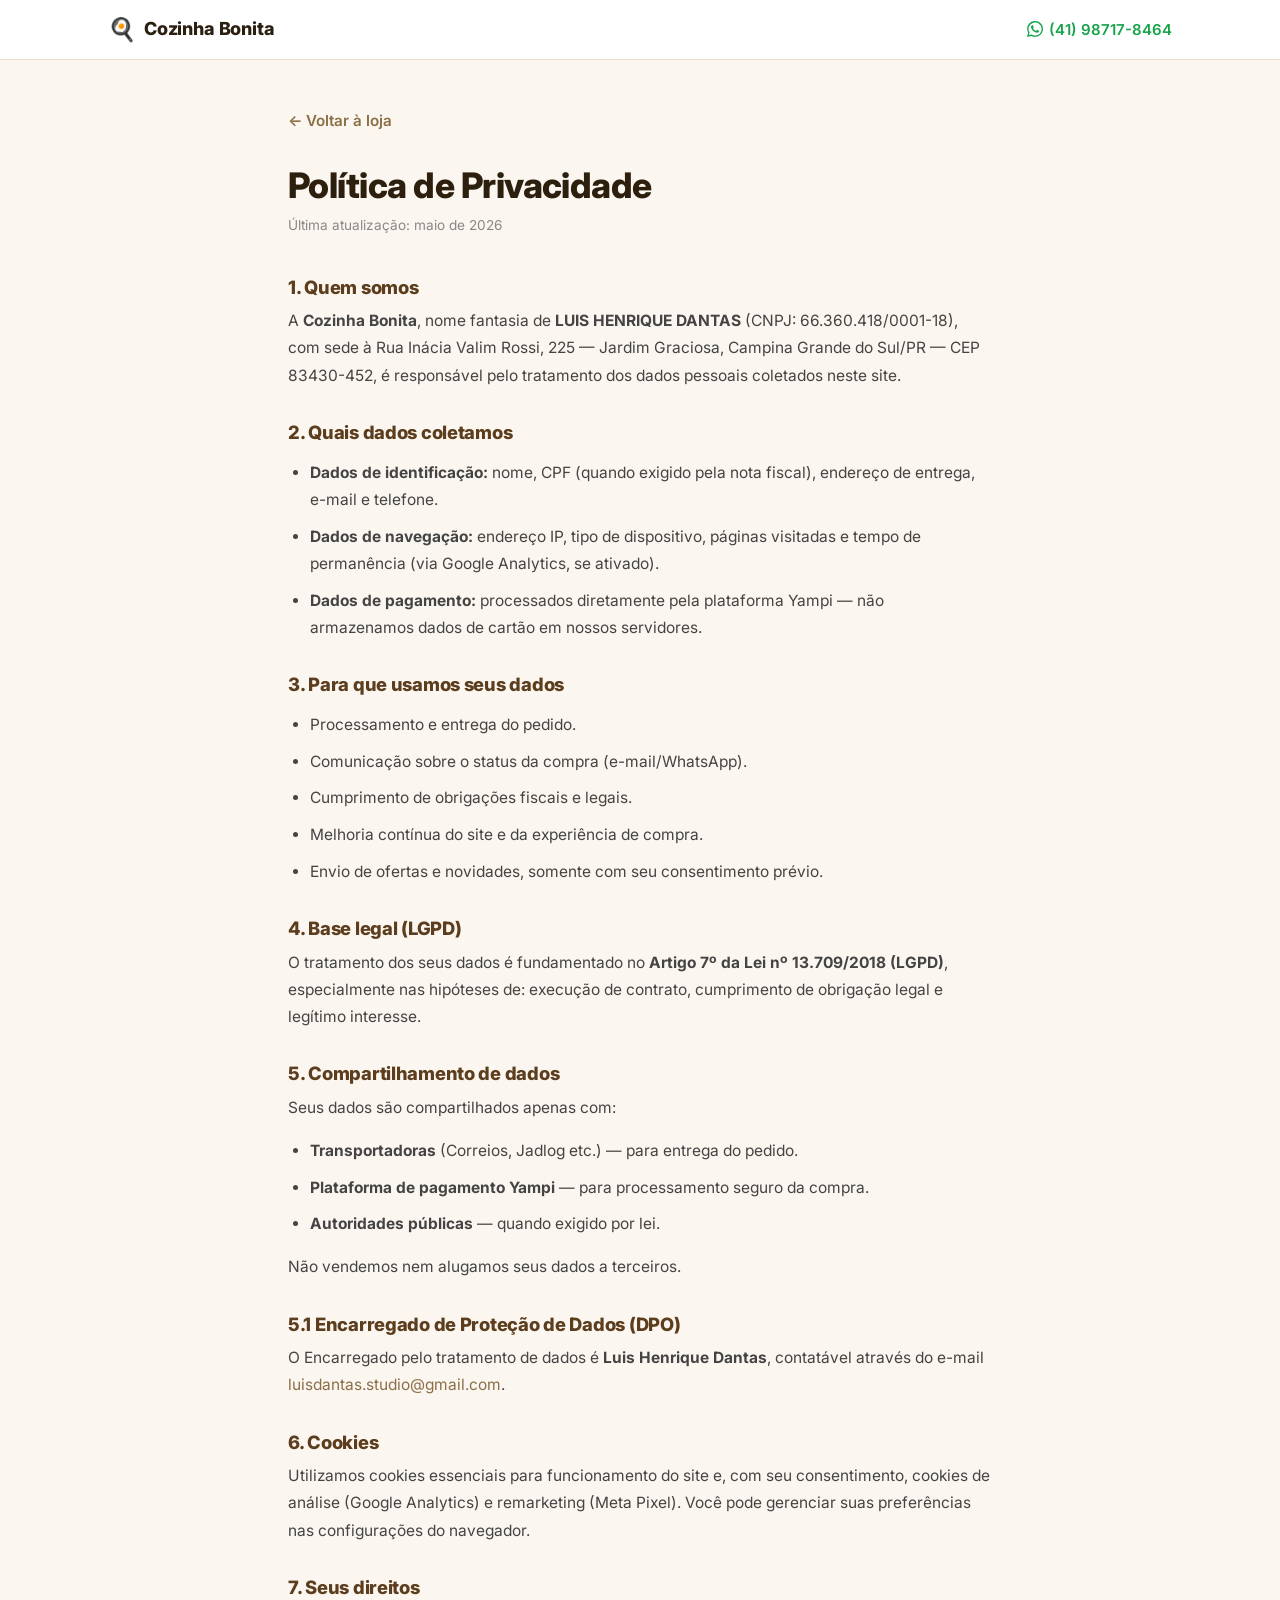
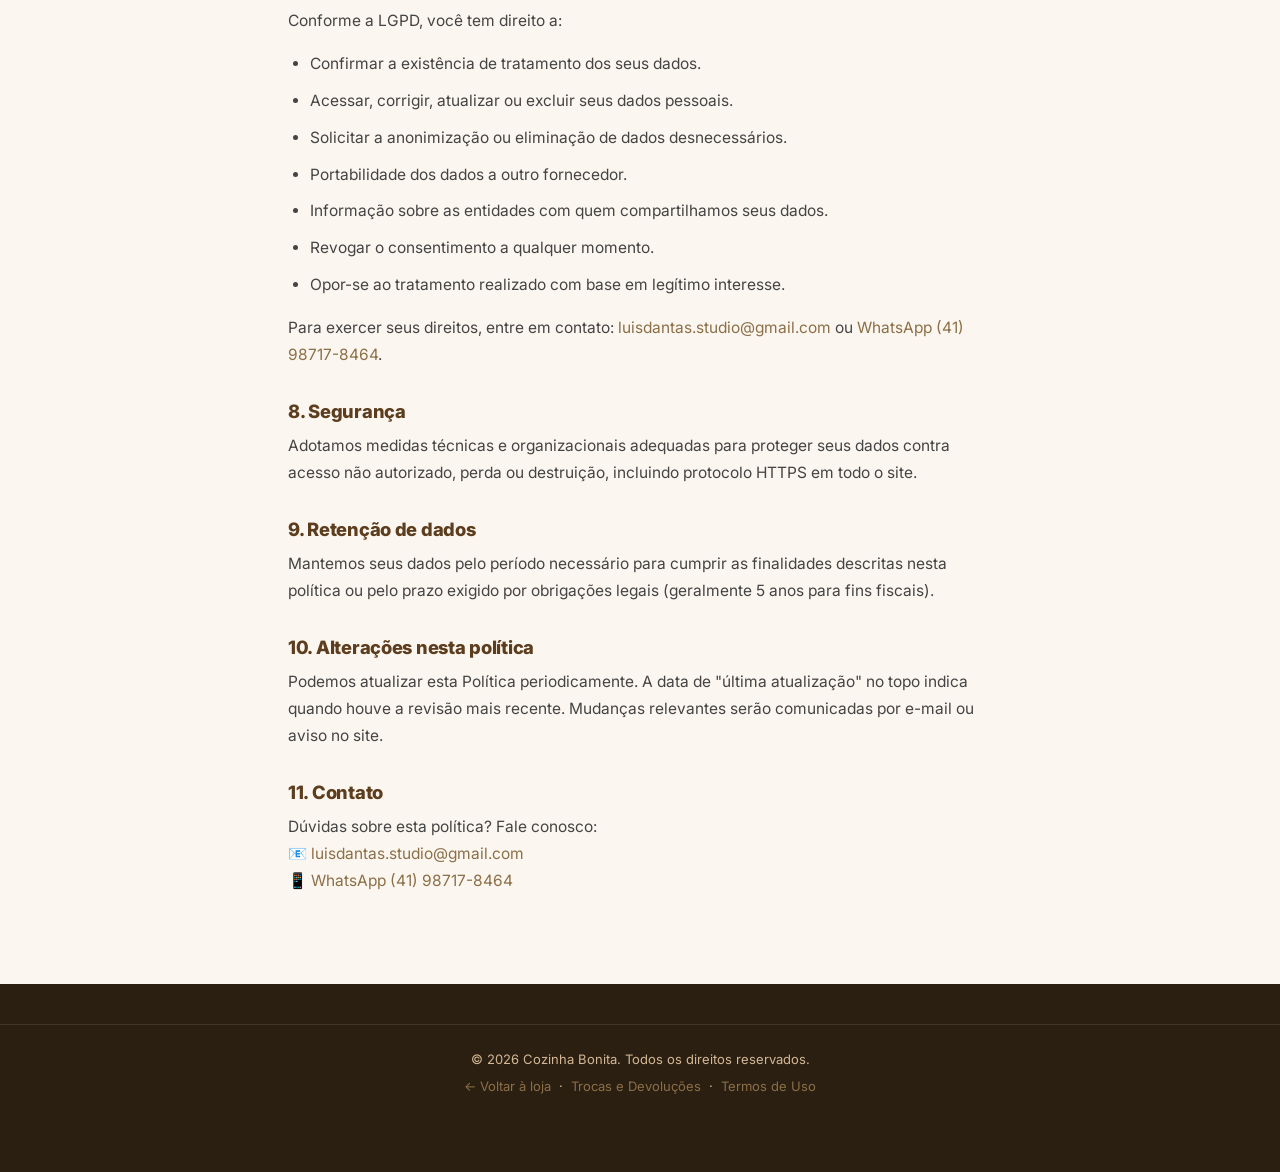
==== commit 05af5c38: "fix: policy pages updates per §C-§E + phone validation - trocas: remove lava-louça from exclusions, " ====
--- a/politica-de-privacidade.html
+++ b/politica-de-privacidade.html
@@ -79,6 +79,9 @@
         </ul>
         <p>Não vendemos nem alugamos seus dados a terceiros.</p>
 
+        <h2>5.1 Encarregado de Proteção de Dados (DPO)</h2>
+        <p>O Encarregado pelo tratamento de dados é <strong>Luis Henrique Dantas</strong>, contatável através do e-mail <a href="mailto:luisdantas.studio@gmail.com">luisdantas.studio@gmail.com</a>.</p>
+
         <h2>6. Cookies</h2>
         <p>Utilizamos cookies essenciais para funcionamento do site e, com seu consentimento, cookies de análise (Google Analytics) e remarketing (Meta Pixel). Você pode gerenciar suas preferências nas configurações do navegador.</p>
 
@@ -86,9 +89,12 @@
         <p>Conforme a LGPD, você tem direito a:</p>
         <ul>
           <li>Confirmar a existência de tratamento dos seus dados.</li>
-          <li>Acessar, corrigir ou excluir seus dados pessoais.</li>
-          <li>Portabilidade dos dados.</li>
+          <li>Acessar, corrigir, atualizar ou excluir seus dados pessoais.</li>
+          <li>Solicitar a anonimização ou eliminação de dados desnecessários.</li>
+          <li>Portabilidade dos dados a outro fornecedor.</li>
+          <li>Informação sobre as entidades com quem compartilhamos seus dados.</li>
           <li>Revogar o consentimento a qualquer momento.</li>
+          <li>Opor-se ao tratamento realizado com base em legítimo interesse.</li>
         </ul>
         <p>Para exercer seus direitos, entre em contato: <a href="mailto:luisdantas.studio@gmail.com">luisdantas.studio@gmail.com</a> ou <a href="https://wa.me/5541987178464">WhatsApp (41) 98717-8464</a>.</p>
 
